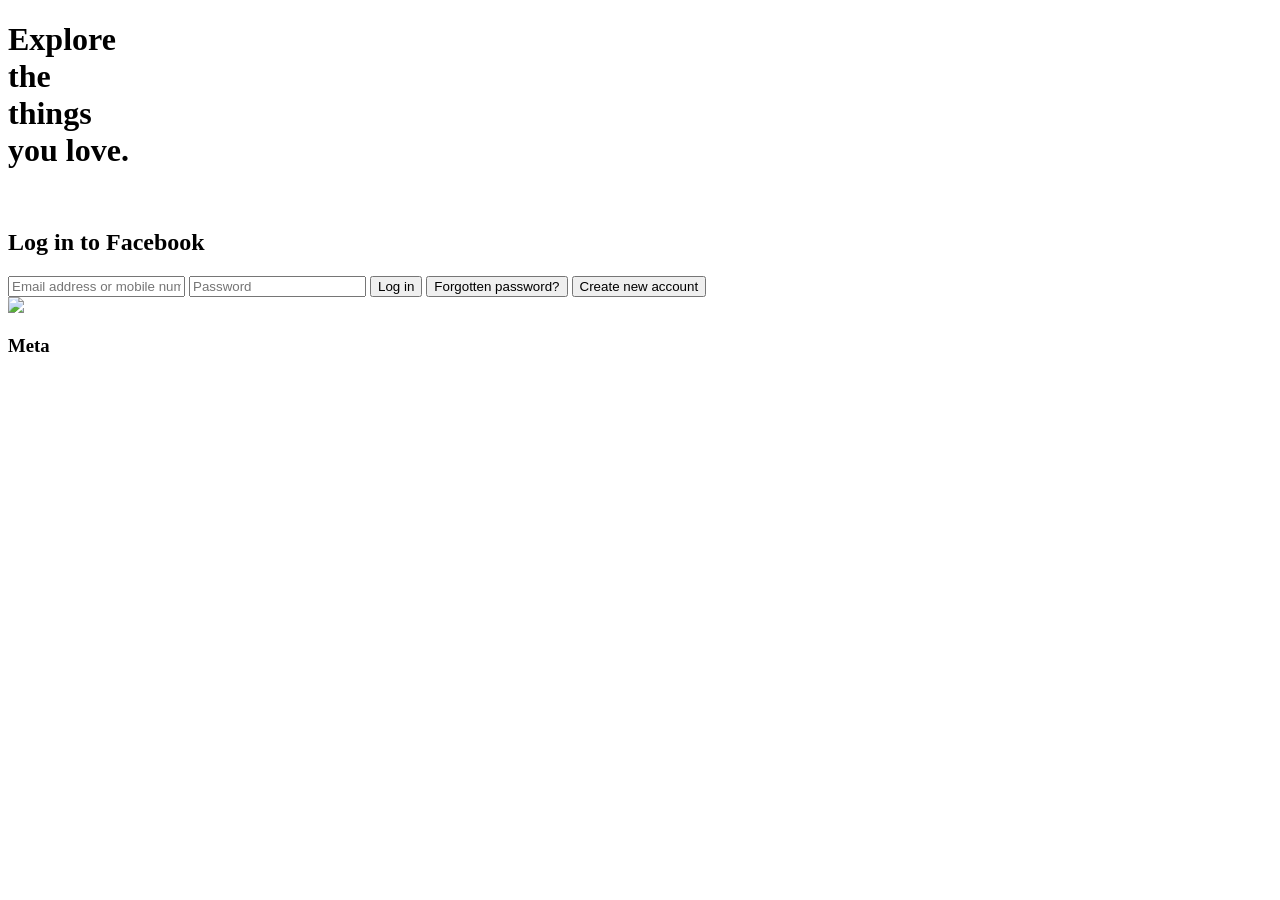
==== index.html @ d5da8694 "Add files via upload" ====
<!DOCTYPE html>
<html lang="en">
<head>
    <meta charset="UTF-8">
    <meta name="viewport" content="width=device-width, initial-scale=1.0">
    <link rel="stylesheet" href="facebook.css">
    <title>facebook</title>
</head>
<body>
    
    <div id="container">
        <div id="box-1">
            <h1>Explore <br> the <br> things <br> <span id="you-love"> you love. </span></h1>
            <img src="HpEiFYDux5j.webp" alt="">
        </div>

<div class="vertical-line"></div>

        <div id="box-2">
            <h2>Log in to Facebook</h2>
            <input id="email-in" type="email" placeholder="Email address or mobile number">
            <input id="password-in" type="password" placeholder="Password">
            <button id="log-in">Log in</button>
            <button id="forgotten-pass">Forgotten password?</button>
           <a href="signup.html"><button id="Create-account-butt">Create new account</button></a> 
            <br>
            <img id="meta" src="images.jpg"><h3>Meta</h3>
        </div>
    </div>
</body>
</html>
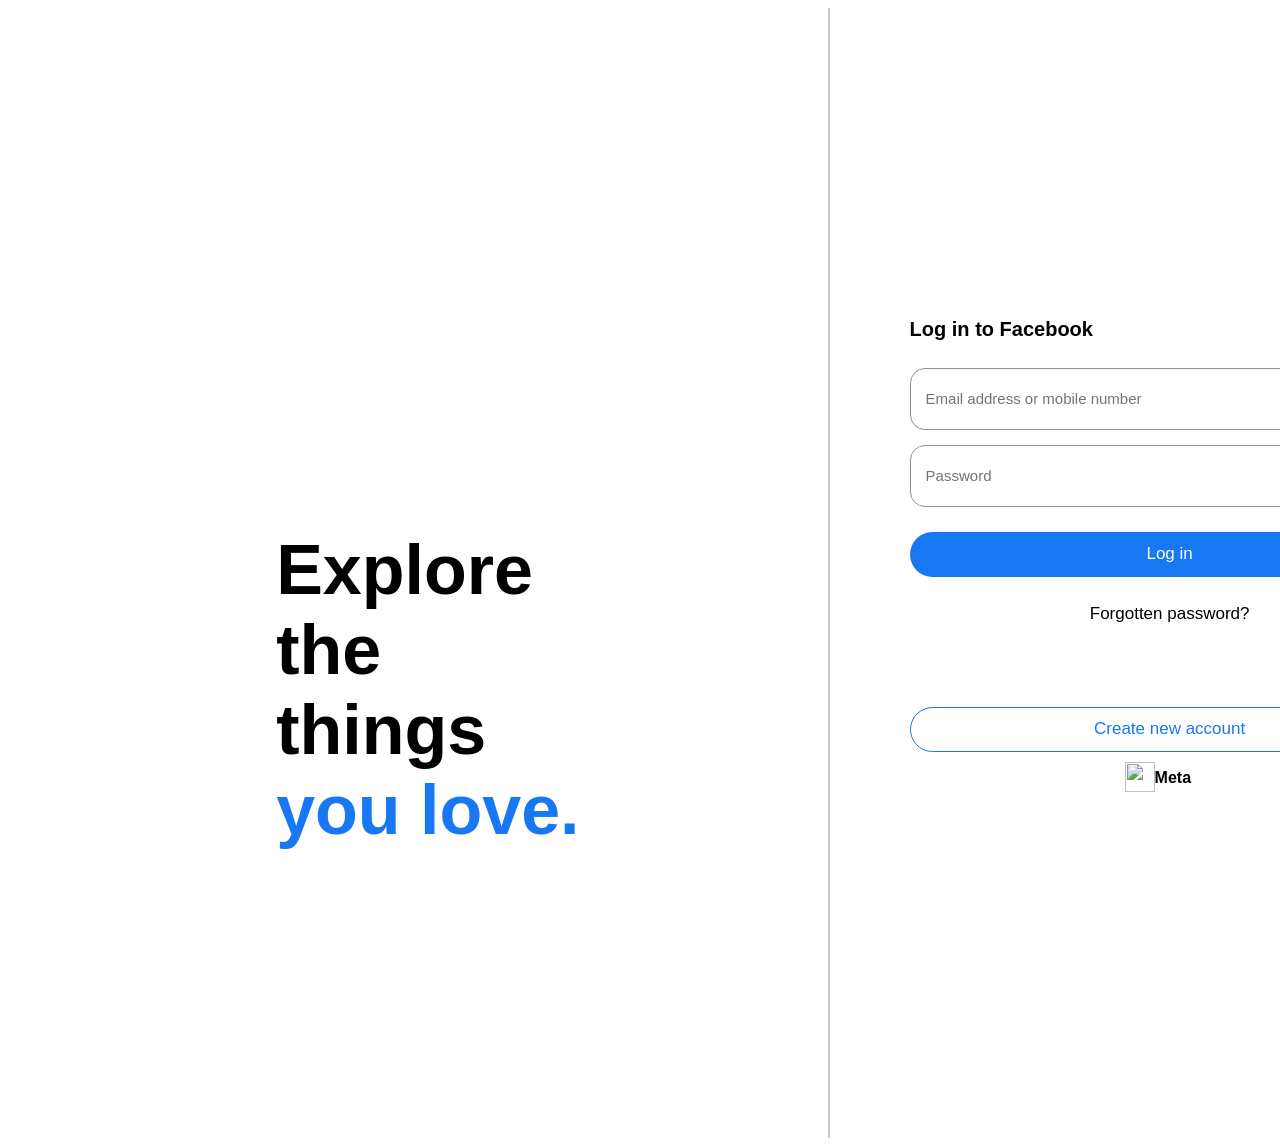
==== commit 171ddeda: "Change login button link to home.html Updated login button to link to home.html instead of the previ" ====
--- a/index.html
+++ b/index.html
@@ -20,7 +20,7 @@
             <h2>Log in to Facebook</h2>
             <input id="email-in" type="email" placeholder="Email address or mobile number">
             <input id="password-in" type="password" placeholder="Password">
-            <button id="log-in">Log in</button>
+            <a href="home.html"><button id="log-in">Log in</button></a>
             <button id="forgotten-pass">Forgotten password?</button>
            <a href="signup.html"><button id="Create-account-butt">Create new account</button></a> 
             <br>
@@ -28,4 +28,4 @@
         </div>
     </div>
 </body>
-</html>+</html>
--- a/facebook.css
+++ b/facebook.css
@@ -0,0 +1,141 @@
+*{
+    padding: 0;
+}
+
+#container{
+    display: flex;
+
+}
+
+#box-1{
+    height: 100vh;
+    width:65%;
+    background-color:white;
+    justify-content: center;
+    align-items: center;
+    display: flex;
+    padding: 20px;
+}
+
+.vertical-line {
+  width: 2px;            /* The line thickness */
+  height: 1130px;         /* The line length */
+  background-color: #cac8c8; /* The line color */
+}
+
+#box-2{
+    height: 100vh;
+    width: 35%;
+    background-color:white; 
+    align-items: center;
+    justify-content: center;
+    
+}
+
+img{
+    height: 850px;
+    margin-right: -200px;
+}
+
+h1{
+    font-family: sans-serif;
+    font-size: 70px;
+    margin-top: 470px;
+    margin-left: -180px;
+}
+
+#you-love{
+    color:#1877F2;
+}
+
+#email-in{
+    width: 500px;
+    height: 60px;
+    margin-left: 80px;
+    margin-top: 10px;
+    border-radius: 15px;
+    border: 1px solid rgb(145, 145, 145);
+    padding-left: 15px;
+    font-size: 15px;
+}
+
+#password-in{
+    width: 500px;
+    height: 60px;
+    margin-left: 80px;
+    margin-top: 15px;
+    border-radius: 15px;
+    border: 1px solid rgb(145, 145, 145);
+    padding-left: 15px;
+    font-size: 15px;
+}
+
+h2{
+    font-size: 20px;
+    font-family:sans-serif;
+    margin-top: 310px;
+    margin-left: 80px;
+}
+
+#log-in{
+    background-color: #1877F2;
+    width: 520px;
+    height: 45px;
+    margin-left: 80px;
+    margin-top: 25px;
+    border-radius: 50px;
+    border: none;
+    font-size: 17px;
+    color: white;
+}
+
+#forgotten-pass{
+    width: 520px;
+    height: 45px;
+    margin-left: 80px;
+    margin-top: 15px;
+    border-radius: 50px;
+    border: none;
+    font-size: 17px;
+    color: black;
+    background-color: white;
+}
+
+#Create-account-butt{
+    width: 520px;
+    height: 45px;
+    margin-left: 80px;
+    margin-top: 70px;
+    border-radius: 50px;
+    border: 1px solid #1877F2;
+    font-size: 17px;
+    color: #1877F2;
+    background-color: white;
+}
+
+#meta{
+    height: 30px;
+    width: 30px;
+    margin-left: 295px;
+    margin-top: 10px;
+}
+
+h3{
+    font-size: 16px;
+    margin-left: 325px;
+    margin-top: -27px;
+    font-family:sans-serif;
+}
+
+#log-in:hover{
+    background-color: #0d4792;
+}
+
+#forgotten-pass:hover{
+    background-color: #f5f1f19f;
+}
+
+#Create-account-butt:hover{
+    background-color: #f5f1f19f;
+}
+
